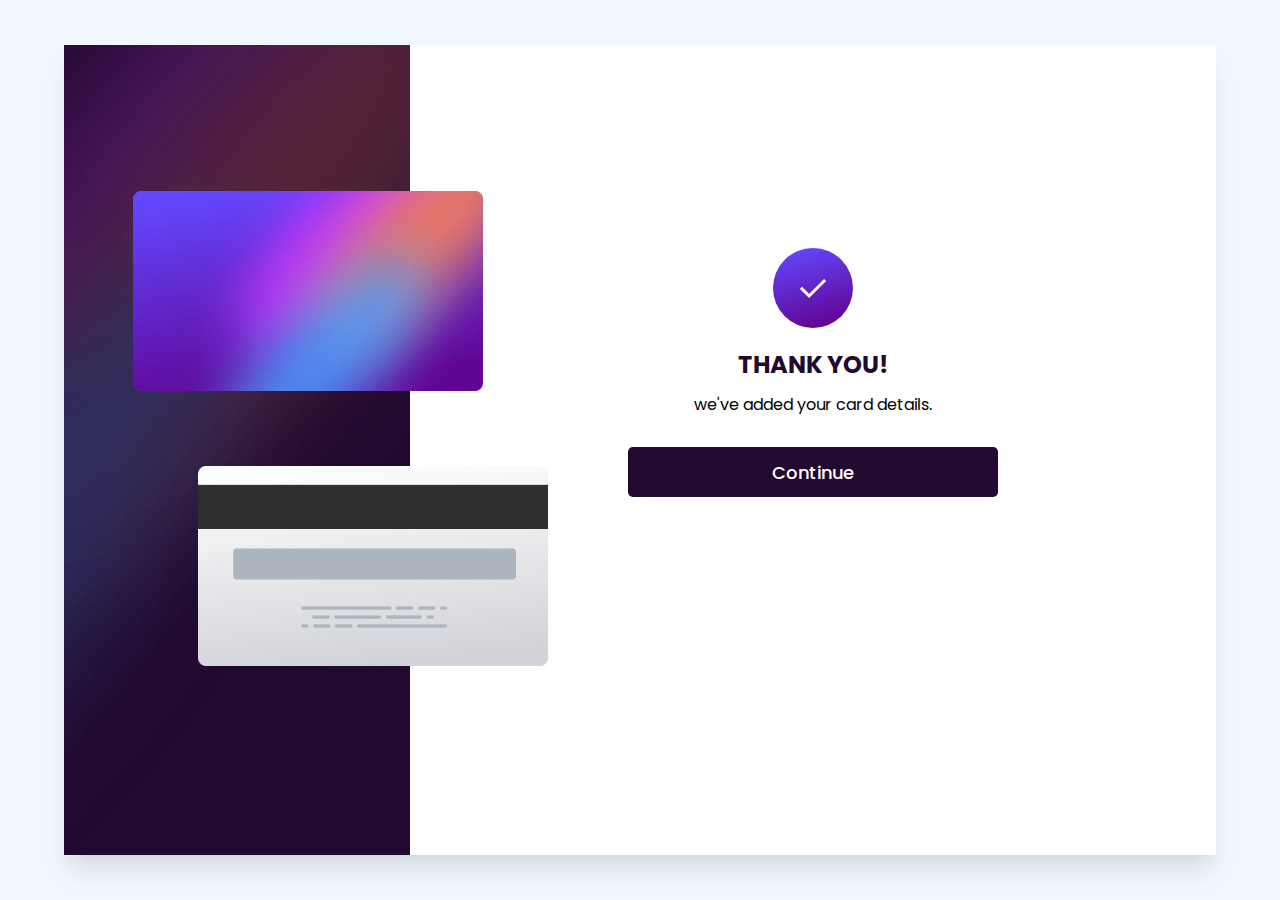
==== confirmation.html @ f72d6f76 "first commit" ====
<!DOCTYPE html>
<html lang="en">
<head>
    <meta charset="UTF-8">
    <meta http-equiv="X-UA-Compatible" content="IE=edge">
    <meta name="viewport" content="width=device-width, initial-scale=1.0">
    <title>Completion Page</title>
    <link rel="stylesheet" href="./confirmation.css">
</head>
<body>
    <main>
        <div class="linear__background">
            <img class="linear__image" src="./Assets/bg-main-mobile.png" alt="">
            <div class="card__front__con">
                <img src="./Assets/bg-card-front.png" alt="">
                <!-- <div class="big__circle"></div>
                <div class="small__circle"></div>
                <p class="zero">0000 0000 0000 0000</p>
                <p class="card__name">Jane Appleseed</p>
                <p class="card__date">00/00</p> -->
            </div>
            <div class="card__back__con">
                <img src="./Assets/bg-card-back.png" alt="">
                <!-- <p class="card__number">00/00</p> -->
            </div>
        </div>
        <div class="alert__con">
         <div class="alert">
            <img src="./Assets/icon-complete.svg" alt="">
         <h2>THANK YOU!</h2>
         <p>we've added your card details.</p>
         <button><a href="./index.html">Continue</a></button>
        </div>
         </div>
    </main>
    

</body>
</html>
---- confirmation.css ----
@import url('https://fonts.googleapis.com/css2?family=Poppins:ital,wght@0,200;0,300;0,400;0,500;0,600;0,700;0,800;0,900;1,100&display=swap');



body{
    margin: 0;
    padding: 0;
    box-sizing: border-box;
    width: 100vw;
    height: 100vh;
    background-color: aliceblue;
    display: flex;
    align-items: center;
    justify-content: center;
}





main{

    width: 90%;
    height: 90%;
    display: flex;
    align-items: center;
    justify-content: space-evenly;
    box-shadow: rgba(0, 0, 0, 0.1) 0px 20px 25px -5px, rgba(0, 0, 0, 0.04) 0px 10px 10px -5px;
}

.linear__background{
    width: 30%;
    height: 100%;
    background-image: url(./Assets/bg-main-desktop.png);
    object-fit: cover;
    background-position: center;
    background-repeat: no-repeat;
    position: relative;
}
.linear__image{
    display: none;
}
.card__front__con{
    width: 350px;
    height: 200px;
    border-radius: 10px;
    position: absolute;
    top: 18%;
    right: -20%;
    position: relative;
}

.big__circle{
    width: 50px;
    height: 50px;
    border-radius: 50%;
    background-color: white;
    position: absolute;
    top: 12%;
    left: 10%;
    z-index: 5;
}
.small__circle{
    width: 20px;
    height: 20px;
    border-radius: 50%;
    background-color: transparent;
    border: 1.5px solid white;
    position: absolute;
    top: 18%;
    left: 28%;
    z-index: 5;
}

.zero{
    font-family: 'poppins';
    font-size: 26px;
    font-weight: 300;
    color: white;
    margin: 0;
    position: absolute;
    top: 50%;
    left: 10%;
    z-index: 5;
}

.card__name{
    font-family: 'poppins';
    font-size: 14px;
    font-weight: 300;
    color: white;
    margin: 0;
    position: absolute;
    bottom: 5%;
    left: 10%;
    z-index: 5;
}

.card__date{
    font-family: 'poppins';
    font-size: 14px;
    font-weight: 300;
    color: white;
    margin: 0;
    position: absolute;
    bottom: 5%;
    right: 10%;
    z-index: 5;
}
.card__back__con{
    width: 350px;
    height: 200px;
    border-radius: 10px;
    position: relative;
    position: absolute;
    top: 52%;
    right: -40%;
}
.card__number{
    font-family: 'poppins';
    font-size: 14px;
    font-weight: 300;
    color: white;
    margin: 0;
    position: absolute;
    top: 45%;
    right: 12%;
    z-index: 5;
}

.card__front__con img{
    width: 100%;
    height: 100%;
}
.card__back__con img{
    width: 100%;
    height: 100%;
}


.alert__con{
    width: 70%;
    height: 100%;
    background-color: white;
    display: flex;
    align-items: center;
    justify-content: center;
}

.alert{
    width: 50%;
    height: 50%;
    background-color: white;
    display: flex;
    flex-direction: column;
    align-items: center;
    justify-content: flex-start;
    background-color: white;
}
.alert img{
    width: 80px;
}
.alert h2{
    font-family: 'poppins';
    margin-bottom: 0;
    color: #220930;
}
.alert p {
    font-family: 'poppins';
    margin: 0;
    margin-top: 10px;
}


.alert button{
    padding: 0;
    width: 370px;
    height: 50px;
    margin-top: 30px;
    border-radius: 5px;
    font-size: 16px;
    font-family: 'poppins';
    font-weight: 400;
    color: white;
    background-color: #220930;
    display: flex;
    align-items: center;
    justify-content: center;
    border: none;
    outline: none;
    stroke: none;
    cursor: pointer;
}

button a{
    text-decoration: none;
    font-size: 18px;
    font-family: 'poppins';
    font-weight: 500;
    color: white;
}


@media screen and (min-width:768px) and (max-width:1027px){
    body{
        margin: 0;
        padding: 0;
        box-sizing: border-box;
        width: 100vw;
        height: 100vh;
        background-color: white;
        display: flex;
        flex-direction: column;
        align-items: center;
        justify-content: center;
    }
    
    
    
    
    
    main{
        width: 100vw;
        height: 100%;
        display: flex;
        flex-direction: column;
        align-items: center;
        justify-content: space-evenly;
        box-shadow: rgba(0, 0, 0, 0.1) 0px 20px 25px -5px, rgba(0, 0, 0, 0.04) 0px 10px 10px -5px;

        
    }

    .linear__background{
        width: 100%;
        height: 40%;
        padding: 0;
        margin: 0;
        background-image: none;
        position: relative;

    }
    .linear__image{
        display: block;
        width: 100%;
        height: 100%;
        object-fit: cover;
        overflow: hidden;
        z-index: 1;
        margin: 0;
        padding: 0;
    }
    .card__back__con{
        width: 550px;
        height: 300px;
        position: absolute;
        top: 10%;
        right: 7%;
        z-index: 3;
    }
    .card__front__con{
        width: 550px;
        height: 300px;
        top: -55%;
        left: 6%;
        z-index: 4;
    }

    .big__circle{
        width: 70px;
        height: 70px;
    }
    .small__circle{
        width: 30px;
        height: 30px;
    }

    .zero{
        font-size: 40px;
    }
    .card__date{
        font-size: 20px;
    }
    .card__name{
        font-size: 20px;
    }
    .card__number{
        font-size: 20px;
    }







    .alert__con{
        background-color: white;
        justify-content: flex-end;
        height: 70%;
    }

    .alert{
        background-color: white;
        width: 100%;
        height: 80%;
        justify-content: flex-end;
        padding-bottom: 0px;
    }

    .alert img{
        width: 180px;
        margin-bottom: 0px;
    }
    .alert h2{
        font-family: 'poppins';
        margin-bottom: 0;
        margin-top: 20px;
        color: #220930;
        font-size: 60px;
    }
    .alert p {
        font-family: 'poppins';
        margin: 0;
        margin-top: 10px;
        font-size: 28px;
    }
    .alert button{
        height: 70px;
        width: 500px;
        border-radius: 10px;
    }
    button a{
        font-size: 25px;
    }
}






@media screen and (min-width:320px) and (max-width:767px){
    body{
        margin: 0;
        padding: 0;
        box-sizing: border-box;
        width: 100vw;
        height: 100vh;
        background-color: white;
        display: flex;
        flex-direction: column;
        align-items: center;
        justify-content: center;
        overflow: hidden;
    }
    
    
    
    
    
    main{
        width: 100%;
        height: 100%;
        display: flex;
        flex-direction: column;
        align-items: center;
        justify-content: space-evenly;
        box-shadow: rgba(0, 0, 0, 0.1) 0px 20px 25px -5px, rgba(0, 0, 0, 0.04) 0px 10px 10px -5px;
        margin: 0;
        padding: 0;

        
    }

    .linear__background{
        width: 100%;
        height: 30%;
        padding: 0;
        margin: 0;
        background-image: none;
        position: relative;

    }
    .linear__image{
        display: block;
        width: 100%;
        height: 100%;
        object-fit: cover;
        overflow: hidden;
        z-index: 1;
        margin: 0;
        padding: 0;
    }
    .card__back__con{
        width: 290px;
        height: 160px;
        position: absolute;
        top: 15%;
        right: 5%;
        z-index: 3;
    }
    .card__front__con{
        width: 290px;
        height: 160px;
        top: -49%;
        left: 5%;
        z-index: 4;
    }

    .big__circle{
        width: 70px;
        height: 70px;
    }
    .small__circle{
        width: 30px;
        height: 30px;
    }

    .zero{
        font-size: 40px;
    }
    .card__date{
        font-size: 20px;
    }
    .card__name{
        font-size: 20px;
    }
    .card__number{
        font-size: 20px;
    }

    .alert__con{
        background-color: white;
        justify-content: flex-end;
        height: 70%;
        width: 100%;
    }

    .alert{
        background-color: white;
        width: 100%;
        height: 80%;
        justify-content: flex-end;
        padding-bottom: 5%;
    }

    .alert img{
        width: 110px;
        margin-bottom: 0px;
    }
    .alert h2{
        font-family: 'poppins';
        margin-bottom: 0;
        margin-top: 20px;
        color: #220930;
        font-size: 35px;
    }
    .alert p {
        font-family: 'poppins';
        margin: 0;
        margin-top: 5px;
        font-size: 17px;
    }
    .alert button{
        height: 55px;
        width: 300px;
        border-radius: 10px;
    }
    button a{
        font-size: 18px;
    }
}
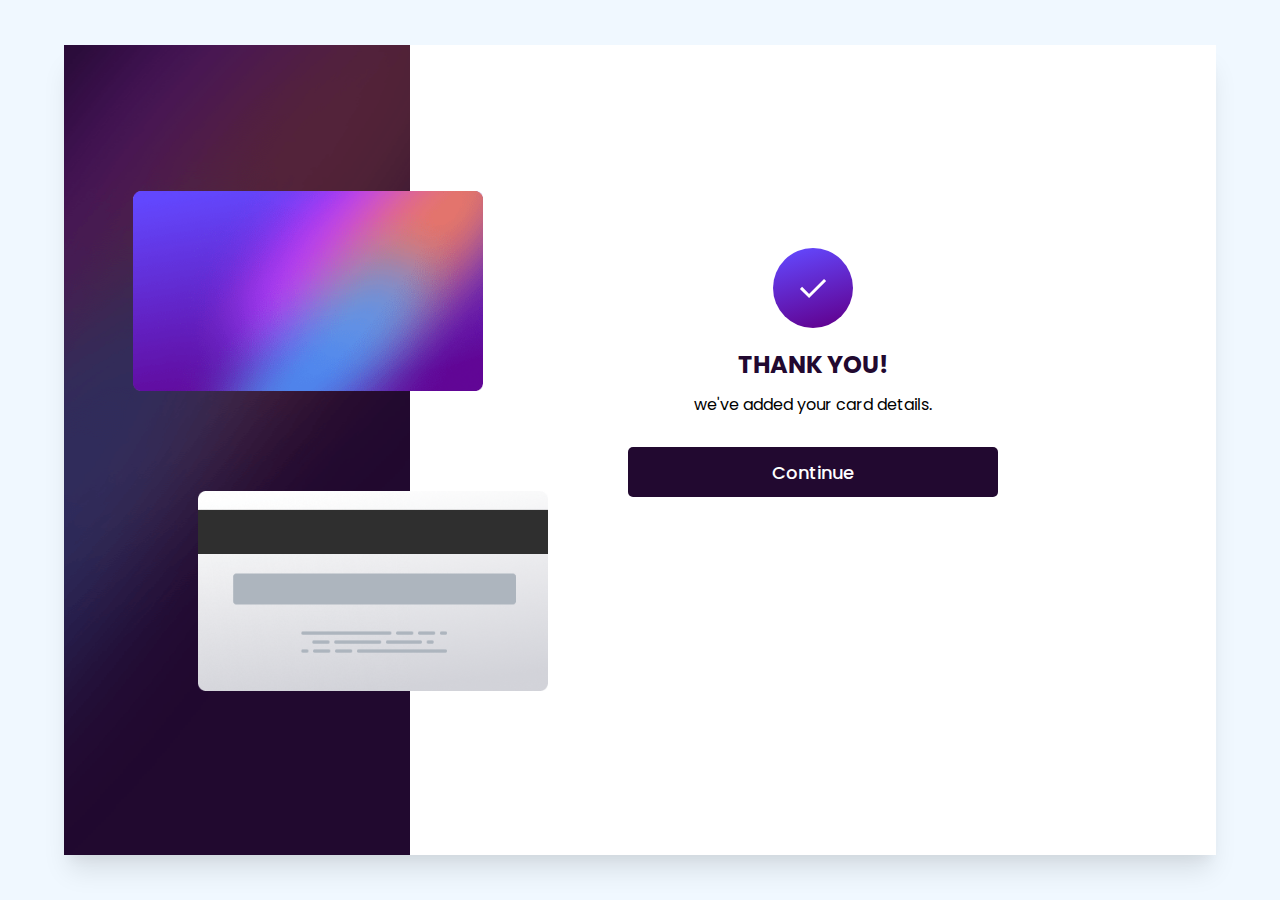
==== commit bb4c49a9: "second commit" ====
--- a/confirmation.html
+++ b/confirmation.html
@@ -29,7 +29,7 @@
             <img src="./Assets/icon-complete.svg" alt="">
          <h2>THANK YOU!</h2>
          <p>we've added your card details.</p>
-         <button><a href="./index.html">Continue</a></button>
+         <button><a href="./index.html" target="_self">Continue</a></button>
         </div>
          </div>
     </main>
--- a/confirmation.css
+++ b/confirmation.css
@@ -113,7 +113,7 @@
     border-radius: 10px;
     position: relative;
     position: absolute;
-    top: 52%;
+    top: 55%;
     right: -40%;
 }
 .card__number{
